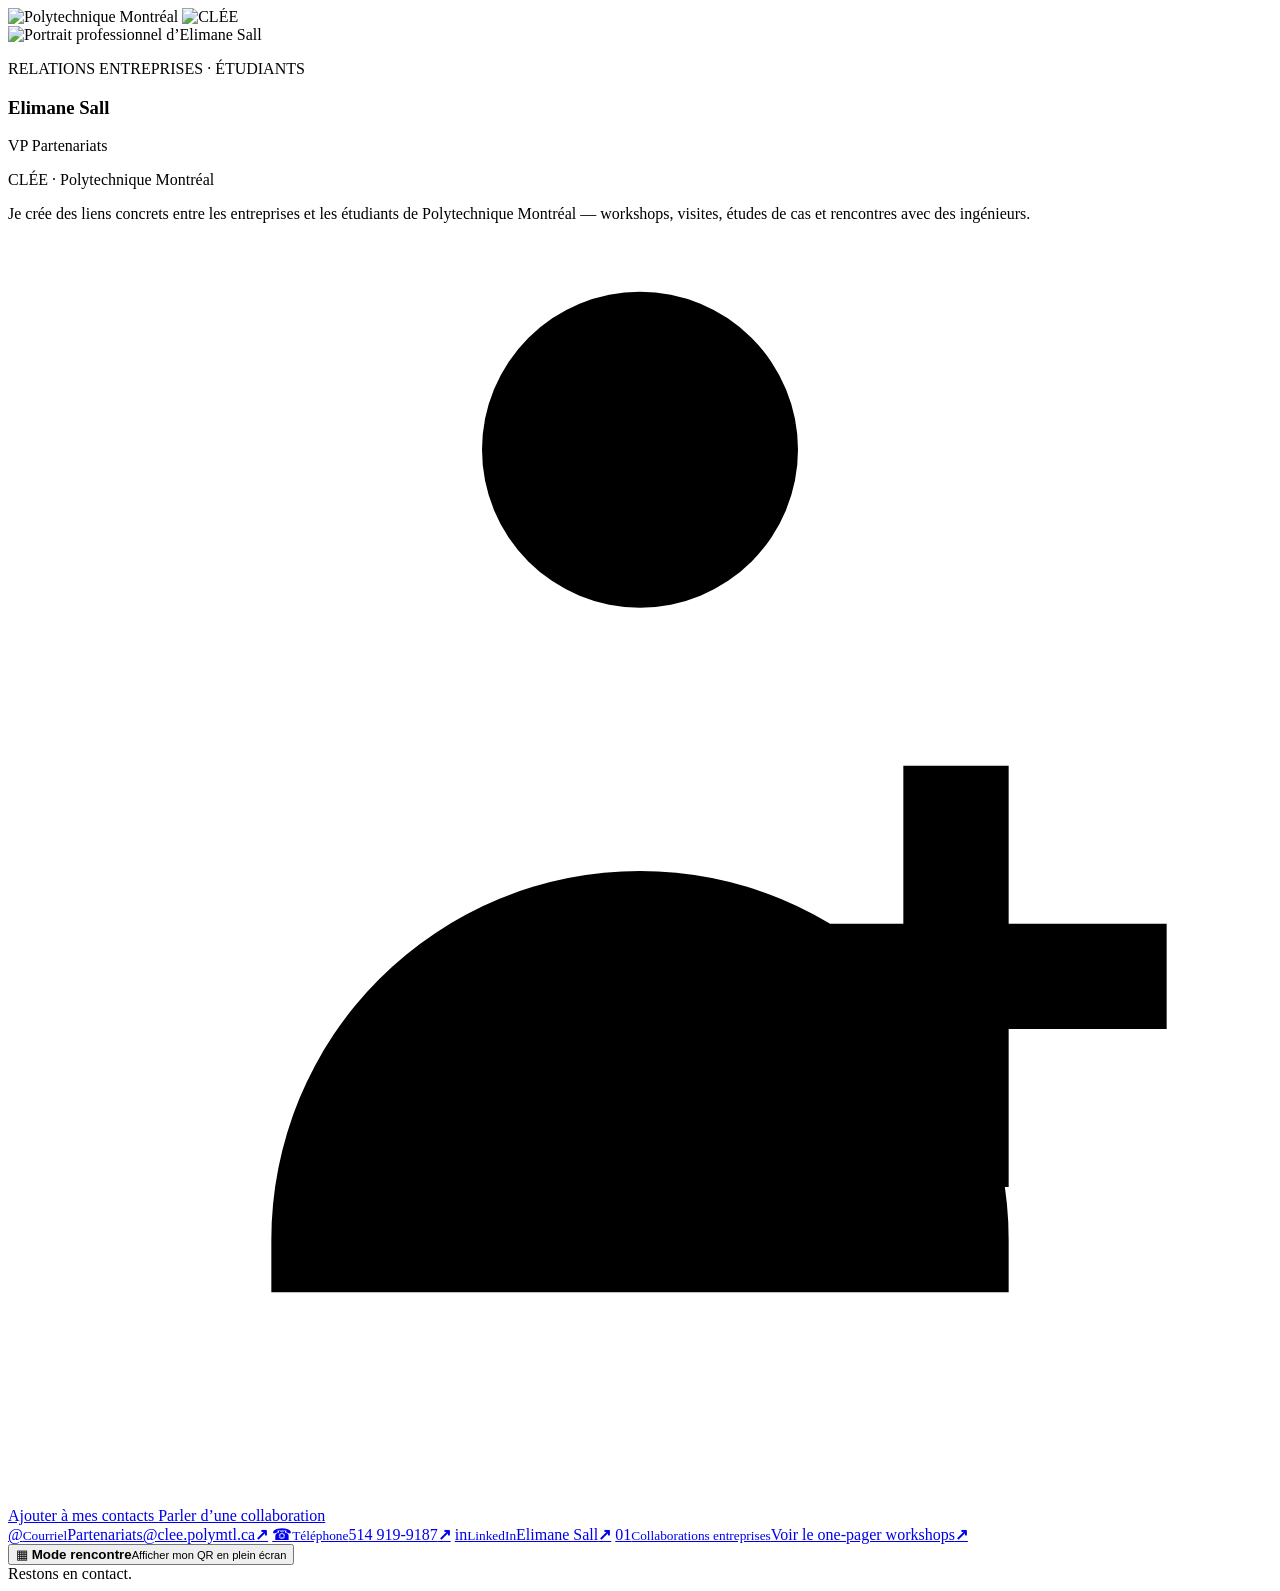
==== index.html @ 1cd44bde "Publish Elimane digital business card" ====
<!doctype html>
<html lang="fr">
<head>
  <meta charset="utf-8">
  <meta name="viewport" content="width=device-width,initial-scale=1,viewport-fit=cover">
  <meta name="theme-color" content="#071a2e">
  <meta name="description" content="Elimane Sall, VP Partenariats du CLÉE — collaborations entre les entreprises et les étudiants de Polytechnique Montréal.">
  <title>Elimane Sall — VP Partenariats, CLÉE</title>
  <link rel="manifest" href="manifest.webmanifest">
  <link rel="icon" type="image/png" href="assets/clee.png">
  <link rel="apple-touch-icon" href="assets/clee.png">
  <link rel="stylesheet" href="styles.css">
</head>
<body>
  <main class="page-shell">
    <article class="card" aria-labelledby="name">
      <div class="spectrum" aria-hidden="true"><i></i><i></i><i></i><i></i></div>
      <header class="brandbar">
        <img class="poly-logo" src="assets/poly-white.png" alt="Polytechnique Montréal">
        <img class="clee-logo" src="assets/clee.png" alt="CLÉE">
      </header>

      <section class="identity">
        <div class="portrait-wrap"><img class="portrait" src="assets/elimane.webp" alt="Portrait professionnel d’Elimane Sall"></div>
        <p class="eyebrow">RELATIONS ENTREPRISES · ÉTUDIANTS</p>
        <h1 id="name">Elimane Sall</h1>
        <p class="role">VP Partenariats</p>
        <p class="org">CLÉE · Polytechnique Montréal</p>
      </section>

      <section class="intro">
        <p>Je crée des liens concrets entre les entreprises et les étudiants de Polytechnique Montréal — workshops, visites, études de cas et rencontres avec des ingénieurs.</p>
      </section>

      <section class="actions" aria-label="Actions principales">
        <a class="button primary" href="Elimane-Sall.vcf" download>
          <svg viewBox="0 0 24 24" aria-hidden="true"><path d="M15 4a3 3 0 1 1-6 0 3 3 0 0 1 6 0ZM5 19a7 7 0 0 1 14 0v1H5v-1Zm14-9v3h3v2h-3v3h-2v-3h-3v-2h3v-3h2Z"/></svg>
          Ajouter à mes contacts
        </a>
        <a class="button secondary" href="mailto:Partenariats@clee.polymtl.ca?subject=Collaboration%20avec%20les%20%C3%A9tudiants%20de%20Polytechnique%20Montr%C3%A9al">
          Parler d’une collaboration
        </a>
      </section>

      <section class="links" aria-label="Coordonnées et ressources">
        <a href="mailto:Partenariats@clee.polymtl.ca"><span class="link-icon">@</span><span><small>Courriel</small>Partenariats@clee.polymtl.ca</span><b>↗</b></a>
        <a href="tel:+15149199187"><span class="link-icon">☎</span><span><small>Téléphone</small>514 919-9187</span><b>↗</b></a>
        <a href="https://www.linkedin.com/in/elimane-sall-523720349" target="_blank" rel="noopener"><span class="link-icon">in</span><span><small>LinkedIn</small>Elimane Sall</span><b>↗</b></a>
        <a href="CLEE_Workshops_Entreprises_2026-2027.pdf" target="_blank"><span class="link-icon">01</span><span><small>Collaborations entreprises</small>Voir le one-pager workshops</span><b>↗</b></a>
      </section>

      <button class="meet-mode" id="openQr" type="button">
        <span class="qr-mini" aria-hidden="true">▦</span>
        <span><strong>Mode rencontre</strong><small>Afficher mon QR en plein écran</small></span>
      </button>

      <button class="install" id="installBtn" type="button" hidden>Ajouter cette carte à mon téléphone</button>
      <footer>Restons en contact.</footer>
    </article>
  </main>

  <dialog id="qrDialog" aria-labelledby="qrTitle">
    <div class="qr-sheet">
      <button class="close" id="closeQr" type="button" aria-label="Fermer">×</button>
      <div class="qr-person">
        <img src="assets/elimane.webp" alt="">
        <div><h2 id="qrTitle">Elimane Sall</h2><p>VP Partenariats · CLÉE</p></div>
      </div>
      <div class="qr-box"><img id="qrImage" src="assets/qr-code.png" alt="QR code vers la carte numérique d’Elimane Sall"></div>
      <h3>Scannez pour garder le contact</h3>
      <p class="qr-copy">Coordonnées, LinkedIn et collaborations avec les étudiants de Polytechnique Montréal.</p>
      <a class="qr-download" href="assets/qr-code.png" download="QR-Elimane-Sall.png">Télécharger le QR</a>
      <img class="poly-dialog" src="assets/poly-white.png" alt="Polytechnique Montréal">
    </div>
  </dialog>

  <div class="toast" id="toast" role="status" aria-live="polite"></div>
  <script src="app.js"></script>
</body>
</html>
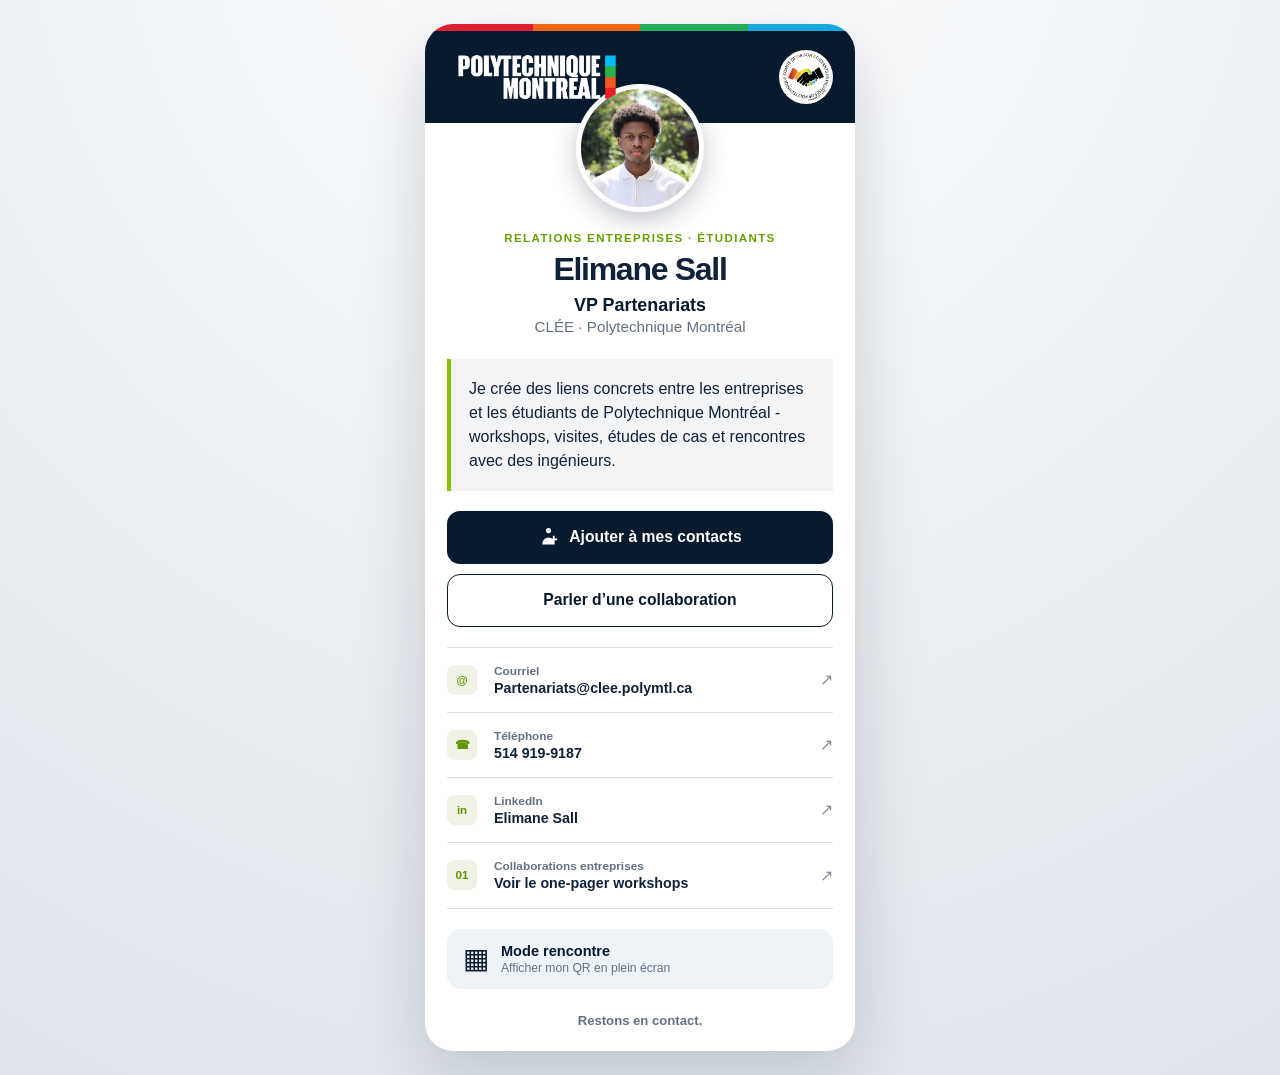
==== commit 3b56885b: "Update index.html" ====
--- a/index.html
+++ b/index.html
@@ -4,7 +4,7 @@
   <meta charset="utf-8">
   <meta name="viewport" content="width=device-width,initial-scale=1,viewport-fit=cover">
   <meta name="theme-color" content="#071a2e">
-  <meta name="description" content="Elimane Sall, VP Partenariats du CLÉE — collaborations entre les entreprises et les étudiants de Polytechnique Montréal.">
+  <meta name="description" content="Elimane Sall, VP Partenariats du CLÉE - collaborations entre les entreprises et les étudiants de Polytechnique Montréal.">
   <title>Elimane Sall — VP Partenariats, CLÉE</title>
   <link rel="manifest" href="manifest.webmanifest">
   <link rel="icon" type="image/png" href="assets/clee.png">
@@ -29,7 +29,7 @@
       </section>
 
       <section class="intro">
-        <p>Je crée des liens concrets entre les entreprises et les étudiants de Polytechnique Montréal — workshops, visites, études de cas et rencontres avec des ingénieurs.</p>
+        <p>Je crée des liens concrets entre les entreprises et les étudiants de Polytechnique Montréal - workshops, visites, études de cas et rencontres avec des ingénieurs.</p>
       </section>
 
       <section class="actions" aria-label="Actions principales">
--- a/styles.css
+++ b/styles.css
@@ -0,0 +1,51 @@
+:root{--navy:#071a2e;--navy2:#0b2743;--ink:#102238;--muted:#647184;--line:#dbe1e8;--green:#82c600;--paper:#fff;--bg:#edf1f5;--shadow:0 24px 70px rgba(3,18,34,.17)}
+*{box-sizing:border-box}
+html{background:var(--bg);color:var(--ink);font-family:Inter,ui-sans-serif,-apple-system,BlinkMacSystemFont,"Segoe UI",sans-serif;-webkit-text-size-adjust:100%}
+body{margin:0;min-height:100vh;background:radial-gradient(circle at 50% -10%,#fff 0,#edf1f5 48%,#dfe5eb 100%)}
+button,a{-webkit-tap-highlight-color:transparent}
+.page-shell{width:100%;min-height:100svh;display:grid;place-items:center;padding:24px 14px}
+.card{position:relative;width:min(100%,430px);overflow:hidden;background:var(--paper);border-radius:28px;box-shadow:var(--shadow)}
+.spectrum{height:7px;display:grid;grid-template-columns:repeat(4,1fr)}
+.spectrum i:nth-child(1){background:#df1f35}.spectrum i:nth-child(2){background:#ef681a}.spectrum i:nth-child(3){background:#27aa5c}.spectrum i:nth-child(4){background:#1aa8dd}
+.brandbar{height:92px;padding:20px 22px;display:flex;align-items:center;justify-content:space-between;background:var(--navy)}
+.poly-logo{width:180px;height:auto}.clee-logo{width:54px;height:54px;object-fit:contain;background:#fff;border-radius:50%;padding:3px}
+.identity{text-align:center;padding:0 24px}
+.portrait-wrap{width:128px;height:128px;margin:-39px auto 20px;border:5px solid #fff;border-radius:50%;overflow:hidden;box-shadow:0 8px 24px rgba(2,22,42,.24);background:#dce4e8}
+.portrait{width:100%;height:100%;object-fit:cover;object-position:50% 24%}
+.eyebrow{margin:0 0 9px;color:#679f00;font-size:.72rem;font-weight:800;letter-spacing:.12em}
+h1{margin:0;font-size:2rem;letter-spacing:-.04em;line-height:1.05}
+.role{margin:8px 0 2px;font-size:1.12rem;font-weight:750;color:var(--navy)}
+.org{margin:0;color:var(--muted);font-size:.95rem}
+.intro{margin:24px 22px 20px;padding:18px 18px;border-left:4px solid var(--green);background:#f2f4f6}
+.intro p{margin:0;font-size:1rem;line-height:1.5;font-weight:520}
+.actions{display:grid;gap:10px;padding:0 22px 20px}
+.button{min-height:53px;border-radius:13px;padding:0 18px;display:flex;align-items:center;justify-content:center;gap:10px;text-decoration:none;font-size:.98rem;font-weight:750;transition:transform .15s ease,background .15s ease}
+.button:active{transform:scale(.98)}
+.button svg{width:21px;height:21px;fill:currentColor}
+.primary{background:var(--navy);color:#fff}.primary:hover{background:var(--navy2)}
+.secondary{color:var(--navy);border:1.5px solid var(--navy);background:#fff}
+.links{border-top:1px solid var(--line);border-bottom:1px solid var(--line);margin:0 22px}
+.links a{min-height:65px;display:grid;grid-template-columns:37px 1fr auto;align-items:center;gap:10px;border-bottom:1px solid var(--line);color:var(--ink);text-decoration:none}
+.links a:last-child{border:0}
+.links small{display:block;margin-bottom:2px;color:var(--muted);font-size:.74rem;font-weight:650}
+.links span:not(.link-icon){font-size:.89rem;font-weight:700;overflow-wrap:anywhere}
+.links b{font-size:1rem;color:#84909d;font-weight:500}
+.link-icon{width:30px;height:30px;border-radius:8px;background:#eef3e6;color:#609500;display:grid;place-items:center;font-size:.72rem;font-weight:850}
+.meet-mode{width:calc(100% - 44px);margin:20px 22px 10px;padding:14px 16px;border:0;border-radius:14px;background:#eef3f7;color:var(--navy);display:flex;align-items:center;text-align:left;gap:12px;cursor:pointer}
+.meet-mode strong,.meet-mode small{display:block}.meet-mode strong{font-size:.91rem}.meet-mode small{margin-top:2px;color:var(--muted);font-size:.76rem}.qr-mini{font-size:1.75rem;line-height:1}
+.install{width:calc(100% - 44px);margin:0 22px;border:0;background:transparent;color:#4f657a;text-decoration:underline;font-weight:650;padding:9px;cursor:pointer}
+footer{text-align:center;padding:14px 22px 23px;color:var(--muted);font-size:.82rem;font-weight:700}
+dialog{width:min(calc(100% - 24px),430px);padding:0;border:0;border-radius:28px;background:transparent;box-shadow:0 24px 80px rgba(0,0,0,.4)}
+dialog::backdrop{background:rgba(2,12,23,.72);backdrop-filter:blur(8px)}
+.qr-sheet{position:relative;min-height:620px;padding:30px 28px;background:var(--navy);color:#fff;text-align:center;overflow:hidden}
+.qr-sheet:before{content:"";position:absolute;inset:0 0 auto;height:7px;background:linear-gradient(90deg,#df1f35 0 25%,#ef681a 25% 50%,#27aa5c 50% 75%,#1aa8dd 75%)}
+.close{position:absolute;right:16px;top:16px;width:38px;height:38px;border:0;border-radius:50%;background:rgba(255,255,255,.12);color:#fff;font-size:1.6rem;cursor:pointer}
+.qr-person{display:flex;align-items:center;gap:14px;text-align:left;margin:12px 0 30px}
+.qr-person img{width:62px;height:62px;border-radius:50%;object-fit:cover;object-position:50% 24%;border:2px solid #fff}
+.qr-person h2{font-size:1.25rem;margin:0 0 4px}.qr-person p{margin:0;color:#bec9d5;font-size:.86rem}
+.qr-box{width:270px;height:270px;margin:0 auto 24px;padding:13px;background:#fff;border-radius:20px;display:grid;place-items:center}
+.qr-box img{width:100%;height:100%;image-rendering:pixelated}
+.qr-sheet h3{font-size:1.35rem;margin:0 0 9px}.qr-copy{margin:0 auto;max-width:320px;color:#c4ced8;line-height:1.45;font-size:.9rem}
+.qr-download{display:inline-block;margin-top:15px;color:#9bd113;font-size:.83rem;font-weight:750}.poly-dialog{display:block;width:180px;margin:30px auto 0}.toast{position:fixed;z-index:20;left:50%;bottom:25px;transform:translate(-50%,20px);opacity:0;background:#102238;color:#fff;padding:12px 18px;border-radius:999px;font-size:.86rem;pointer-events:none;transition:.2s}.toast.show{opacity:1;transform:translate(-50%,0)}
+@media(max-width:480px){.page-shell{padding:0;display:block}.card{width:100%;min-height:100svh;border-radius:0;box-shadow:none}.brandbar{height:86px}.portrait-wrap{width:118px;height:118px}.intro{margin-top:22px}dialog{width:calc(100% - 20px)}.qr-sheet{min-height:min(640px,calc(100svh - 20px))}}
+@media(prefers-reduced-motion:reduce){*{scroll-behavior:auto!important;transition:none!important}}
